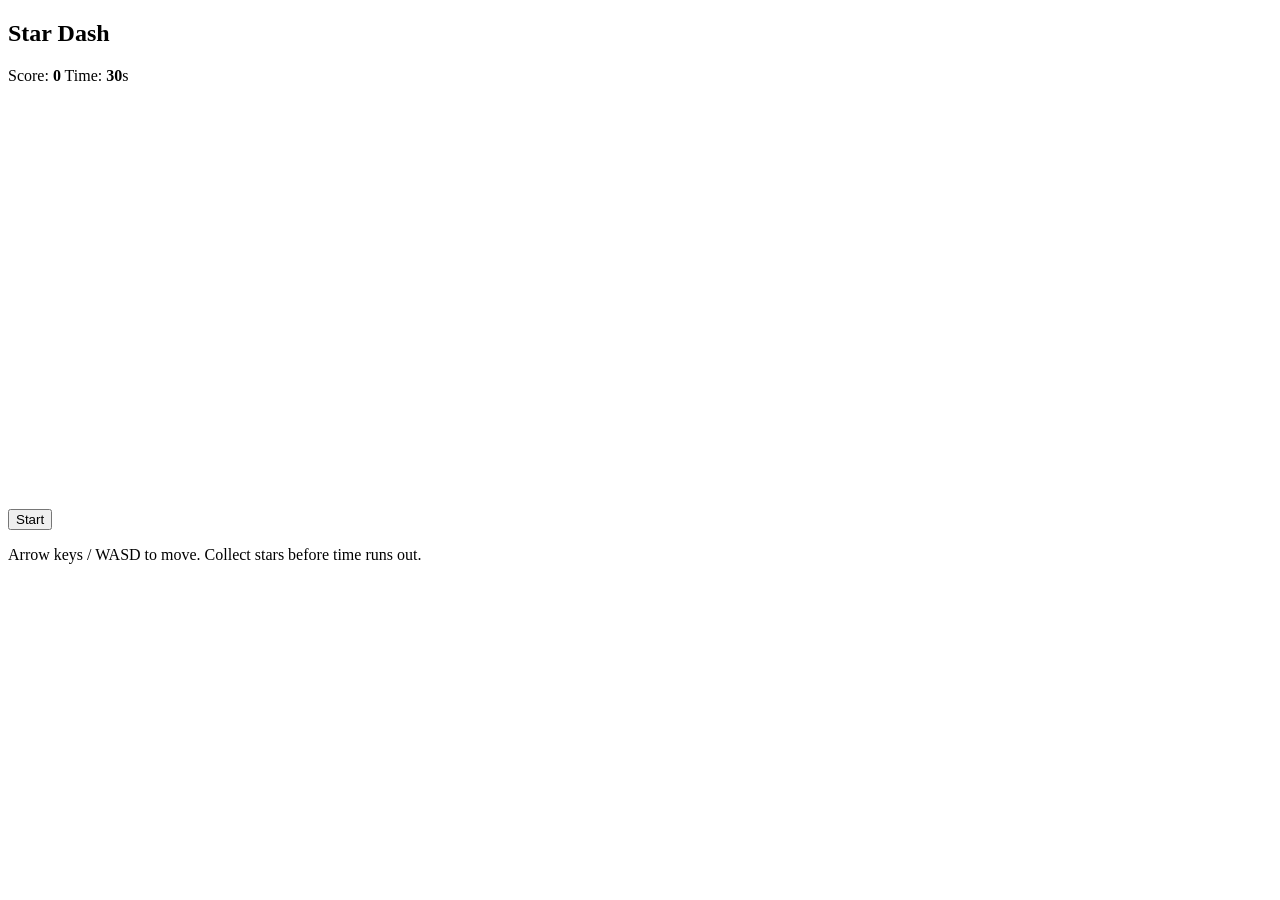
==== index.html @ 9960a77b "Add Star Dash game page" ====
<!doctype html>
<html lang="ja">
<head>
  <meta charset="utf-8">
  <meta name="viewport" content="width=device-width, initial-scale=1">
  <title>Star Dash</title>
  <link rel="stylesheet" href="style.css">
</head>
<body>
  <main class="game-shell">
    <section class="hud" aria-label="ゲーム情報">
      <h1>Star Dash</h1>
      <div class="stats">
        <span>Score: <strong id="score">0</strong></span>
        <span>Time: <strong id="time">30</strong>s</span>
      </div>
    </section>

    <canvas id="game" width="720" height="420" aria-label="Star Dash game canvas"></canvas>

    <section class="controls" aria-label="操作">
      <button id="startButton" type="button">Start</button>
      <p>Arrow keys / WASD to move. Collect stars before time runs out.</p>
    </section>
  </main>

  <script src="script.js"></script>
</body>
</html>
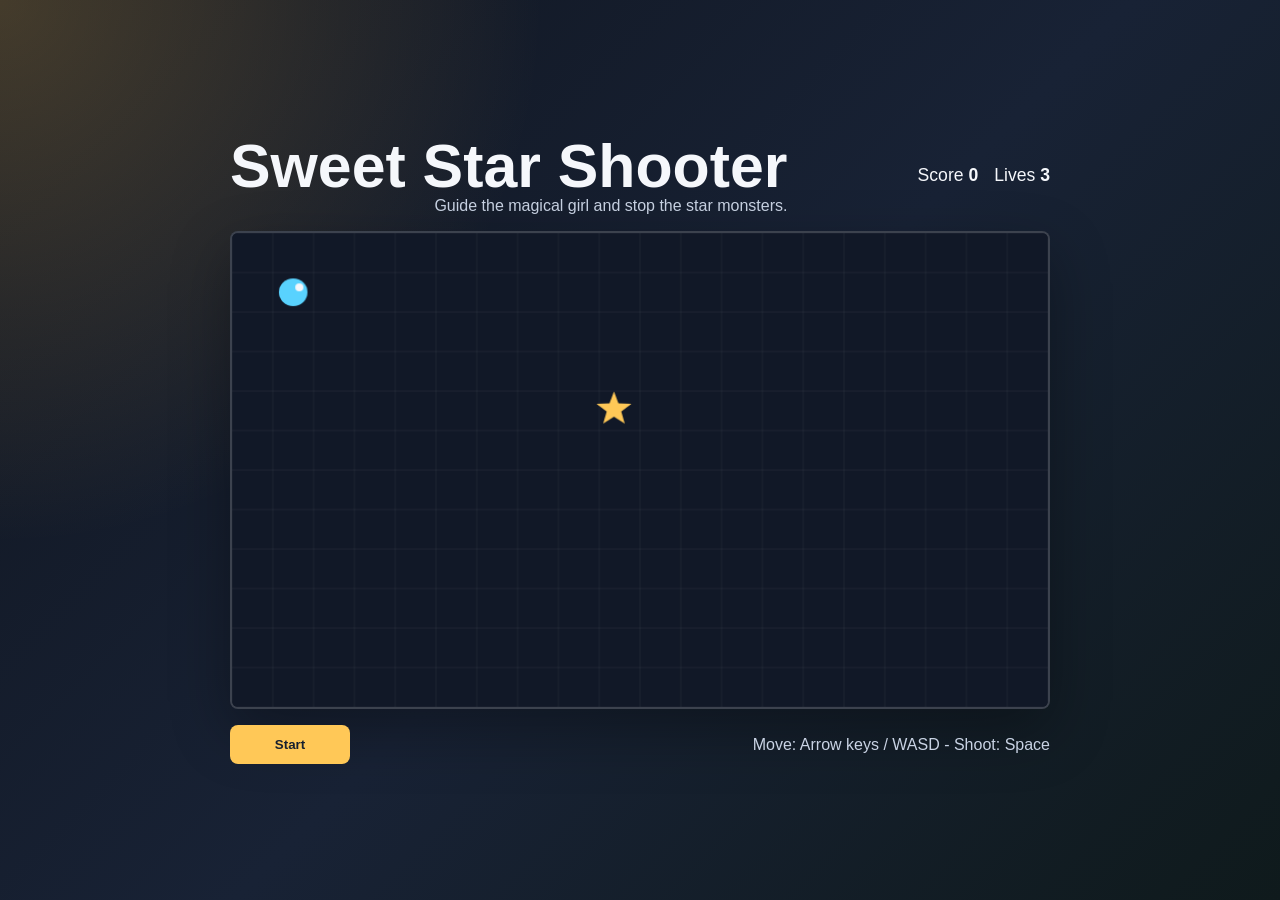
==== commit adacbee7: "Replace page with Sweet Star Shooter" ====
--- a/index.html
+++ b/index.html
@@ -3,24 +3,27 @@
 <head>
   <meta charset="utf-8">
   <meta name="viewport" content="width=device-width, initial-scale=1">
-  <title>Star Dash</title>
+  <title>Sweet Star Shooter</title>
   <link rel="stylesheet" href="style.css">
 </head>
 <body>
   <main class="game-shell">
-    <section class="hud" aria-label="ゲーム情報">
-      <h1>Star Dash</h1>
+    <section class="hud" aria-label="Game information">
+      <div>
+        <h1>Sweet Star Shooter</h1>
+        <p class="subtitle">Guide the magical girl and stop the star monsters.</p>
+      </div>
       <div class="stats">
-        <span>Score: <strong id="score">0</strong></span>
-        <span>Time: <strong id="time">30</strong>s</span>
+        <span>Score <strong id="score">0</strong></span>
+        <span>Lives <strong id="lives">3</strong></span>
       </div>
     </section>
 
-    <canvas id="game" width="720" height="420" aria-label="Star Dash game canvas"></canvas>
+    <canvas id="game" width="800" height="480" aria-label="Sweet Star Shooter game canvas"></canvas>
 
-    <section class="controls" aria-label="操作">
+    <section class="controls" aria-label="Controls">
       <button id="startButton" type="button">Start</button>
-      <p>Arrow keys / WASD to move. Collect stars before time runs out.</p>
+      <p>Move: Arrow keys / WASD - Shoot: Space</p>
     </section>
   </main>
 
--- a/style.css
+++ b/style.css
@@ -0,0 +1,90 @@
+:root {
+  color-scheme: dark;
+  font-family: Arial, Helvetica, sans-serif;
+  background: #10151f;
+  color: #f5f7fb;
+}
+
+* {
+  box-sizing: border-box;
+}
+
+body {
+  min-height: 100vh;
+  margin: 0;
+  display: grid;
+  place-items: center;
+  background:
+    radial-gradient(circle at top left, rgba(255, 196, 87, 0.22), transparent 34rem),
+    linear-gradient(135deg, #10151f 0%, #182235 52%, #0f1a1c 100%);
+}
+
+.game-shell {
+  width: min(92vw, 820px);
+  display: grid;
+  gap: 16px;
+}
+
+.hud,
+.controls {
+  display: flex;
+  align-items: center;
+  justify-content: space-between;
+  gap: 16px;
+}
+
+h1 {
+  margin: 0;
+  font-size: clamp(2rem, 5vw, 3.8rem);
+  line-height: 1;
+}
+
+.stats {
+  display: flex;
+  gap: 16px;
+  font-size: 1.1rem;
+}
+
+canvas {
+  width: 100%;
+  aspect-ratio: 12 / 7;
+  display: block;
+  border: 2px solid rgba(255, 255, 255, 0.18);
+  border-radius: 8px;
+  background: #111827;
+  box-shadow: 0 22px 60px rgba(0, 0, 0, 0.32);
+}
+
+button {
+  min-width: 120px;
+  border: 0;
+  border-radius: 8px;
+  padding: 12px 18px;
+  background: #ffc857;
+  color: #17202f;
+  font-weight: 700;
+  cursor: pointer;
+}
+
+button:hover,
+button:focus-visible {
+  background: #ffe39a;
+}
+
+p {
+  margin: 0;
+  color: #c9d3e4;
+  text-align: right;
+}
+
+@media (max-width: 640px) {
+  .hud,
+  .controls {
+    align-items: flex-start;
+    flex-direction: column;
+  }
+
+  p {
+    text-align: left;
+  }
+}
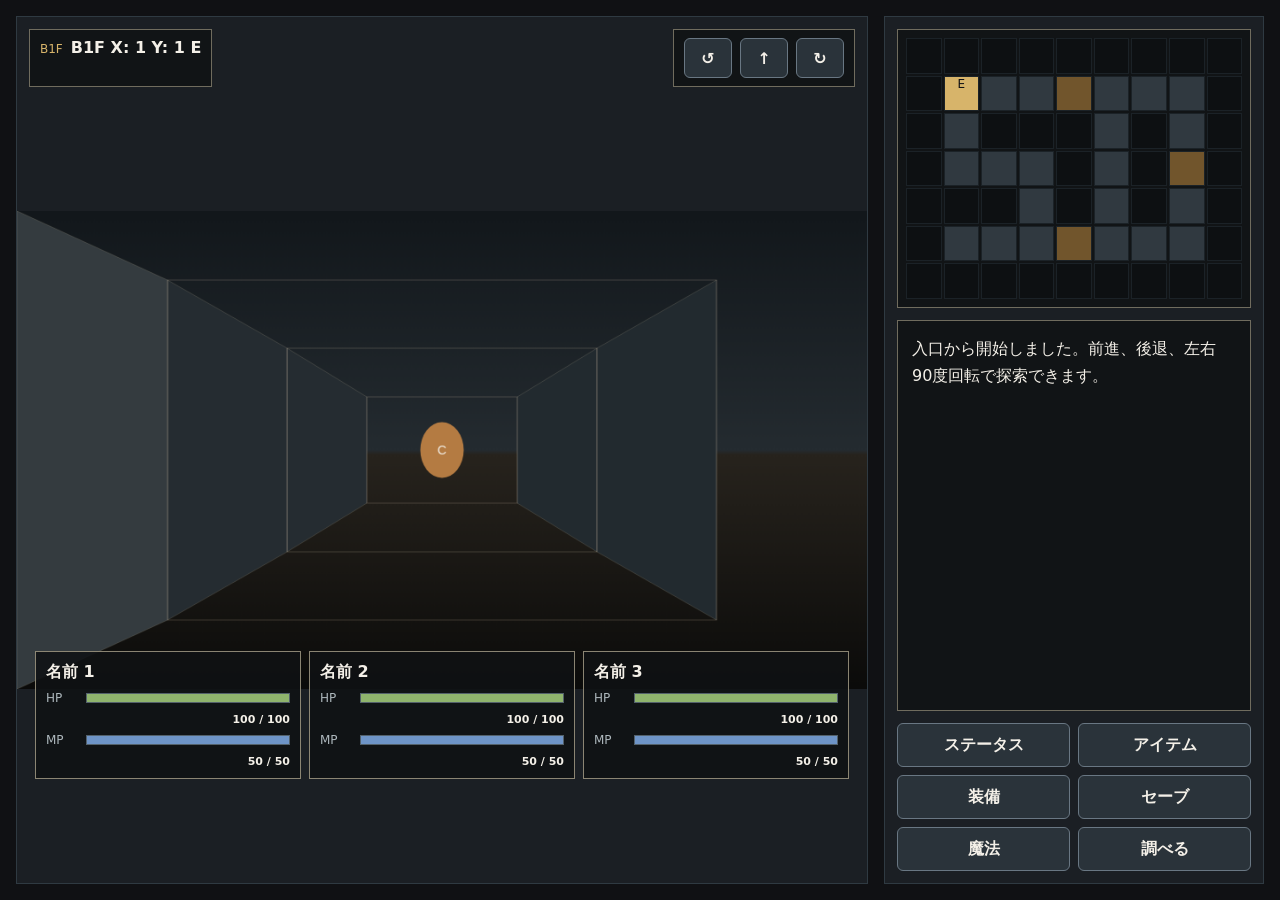
==== commit 3dfb4cb6: "Replace test files with dungeon RPG prototype" ====
--- a/index.html
+++ b/index.html
@@ -1,32 +1,46 @@
 <!doctype html>
 <html lang="ja">
 <head>
-  <meta charset="utf-8">
-  <meta name="viewport" content="width=device-width, initial-scale=1">
-  <title>Sweet Star Shooter</title>
-  <link rel="stylesheet" href="style.css">
+<meta charset="utf-8">
+<meta name="viewport" content="width=device-width, initial-scale=1">
+<title>Megaten Style Dungeon Prototype</title>
+<style>
+:root{color-scheme:dark;--bg:#101114;--panel:#1b1f24;--line:#54606b;--text:#f4f0e8;--muted:#aeb8bd;--accent:#d7b46a;--blue:#4e9fe6}*{box-sizing:border-box}body{margin:0;min-height:100vh;background:var(--bg);color:var(--text);font-family:"Yu Gothic UI",Meiryo,system-ui,sans-serif}button{min-height:44px;border:1px solid #697783;border-radius:6px;background:#2a333a;color:var(--text);font:inherit;font-weight:600;cursor:pointer}button:hover,button:focus-visible,.sel{border-color:var(--accent)!important;background:#3a3324!important;outline:none}.game{display:grid;grid-template-columns:minmax(0,1fr)380px;gap:16px;width:min(1360px,100%);min-height:100vh;margin:auto;padding:16px}.view,.side{border:1px solid #2f3a42;background:var(--panel)}.view{position:relative;display:grid;align-content:center;min-height:calc(100vh - 32px);overflow:hidden}canvas{display:block;width:100%;aspect-ratio:16/9;background:#08090a}.hud{position:absolute;inset:12px 12px auto;display:flex;justify-content:space-between;gap:12px;pointer-events:none}.hud>div,.mini,.msg,.select{border:1px solid rgba(228,215,183,.45);background:rgba(16,18,20,.84)}.hud>div{padding:8px 10px}.hud span{color:var(--accent);font-size:12px;margin-right:8px}.pad{display:flex;gap:8px;pointer-events:auto}.pad button{width:48px;min-height:40px}.party{position:absolute;inset:auto 18px 104px;display:grid;grid-template-columns:repeat(3,1fr);gap:8px;z-index:2;pointer-events:none}.card{border:1px solid rgba(228,215,183,.58);background:rgba(15,18,20,.88);padding:10px}.card.down{opacity:.5}.card strong{display:block;margin-bottom:8px}.row{display:grid;grid-template-columns:32px 1fr;gap:8px;align-items:center;margin-top:7px;font-size:12px;color:var(--muted)}.bar{height:10px;border:1px solid #53616b;background:#14191d}.bar i{display:block;height:100%;background:#8fb46d}.bar.mp i{background:#6e94c7}.row b{grid-column:2;justify-self:end;color:var(--text);font-size:11px}.battlecmd{position:absolute;inset:auto 18px 18px;display:none;grid-template-columns:repeat(6,1fr);gap:8px;z-index:3}.battlecmd.show{display:grid}.select{position:absolute;inset:96px 34px 250px;display:none;grid-template-rows:auto 1fr auto;gap:10px;padding:12px;z-index:4}.select.show{display:grid}.opts{display:grid;grid-template-columns:repeat(3,1fr);gap:8px;align-content:start;overflow:auto}.help{font-size:12px;color:var(--muted);text-align:right}.side{display:grid;grid-template-rows:auto minmax(240px,1fr) auto;gap:12px;padding:12px}.mini{display:grid;gap:2px;padding:8px;align-content:start}.cell{aspect-ratio:1;border:1px solid #1b2227;background:#303940;text-align:center;font-size:12px}.wall{background:#0d1012}.evt{background:#71552c}.boss{background:var(--blue)}.heal{background:#507c5f}.pc{background:var(--accent);color:#101114}.msg{min-height:240px;padding:14px;line-height:1.7;white-space:pre-line;overflow:auto}.menu{display:grid;grid-template-columns:repeat(2,1fr);gap:8px}@media(max-width:860px){.game{grid-template-columns:1fr;min-height:auto}.view{min-height:auto}.party{inset:auto 10px 92px;gap:6px}.card{padding:8px}.battlecmd{inset:auto 10px 10px;grid-template-columns:repeat(3,1fr);gap:6px}.battlecmd button{font-size:13px}.select{inset:76px 14px 210px}.opts{grid-template-columns:repeat(2,1fr)}}
+</style>
 </head>
 <body>
-  <main class="game-shell">
-    <section class="hud" aria-label="Game information">
-      <div>
-        <h1>Sweet Star Shooter</h1>
-        <p class="subtitle">Guide the magical girl and stop the star monsters.</p>
-      </div>
-      <div class="stats">
-        <span>Score <strong id="score">0</strong></span>
-        <span>Lives <strong id="lives">3</strong></span>
-      </div>
-    </section>
-
-    <canvas id="game" width="800" height="480" aria-label="Sweet Star Shooter game canvas"></canvas>
-
-    <section class="controls" aria-label="Controls">
-      <button id="startButton" type="button">Start</button>
-      <p>Move: Arrow keys / WASD - Shoot: Space</p>
-    </section>
-  </main>
-
-  <script src="script.js"></script>
+<main class="game"><section class="view"><canvas id="cv" width="960" height="540"></canvas><div class="hud"><div><span>B1F</span><b id="pos"></b></div><div class="pad"><button id="l" title="左回転">↺</button><button id="f" title="前進">↑</button><button id="r" title="右回転">↻</button></div></div><div id="party" class="party"></div><div id="bcmd" class="battlecmd"><button data-cmd="atk">攻撃</button><button data-cmd="mag">魔法</button><button data-cmd="guard">防御</button><button data-cmd="eq">装備</button><button data-cmd="item">アイテム</button><button data-cmd="run">逃げる</button></div><div id="sel" class="select"><b id="st">選択</b><div id="opts" class="opts"></div><div class="help">Z 決定 / X キャンセル</div></div></section><section class="side"><div id="mini" class="mini"></div><div class="msg" id="msg">入口から開始しました。前進、後退、左右90度回転で探索できます。</div><div class="menu"><button data-menu="status">ステータス</button><button data-menu="item">アイテム</button><button data-menu="equip">装備</button><button data-menu="save">セーブ</button><button data-menu="magic">魔法</button><button data-menu="look">調べる</button></div></section></main>
+<script>
+const cv=document.getElementById('cv'),ctx=cv.getContext('2d'),pos=document.getElementById('pos'),msg=document.getElementById('msg'),mini=document.getElementById('mini'),partyBox=document.getElementById('party'),bcmd=document.getElementById('bcmd'),sel=document.getElementById('sel'),opts=document.getElementById('opts'),st=document.getElementById('st');
+const T={W:'#',F:'.',I:'I',U:'U',D:'D',C:'C',O:'O',E:'E',B:'B',H:'H'},dirs=[['N',0,-1],['E',1,0],['S',0,1],['W',-1,0]];
+const baseMaps=[{id:'B1F',enc:false,rows:['#########','#I..C...#','#.###.#.#','#...#.#U#','###.#.#.#','#...E...#','#########']},{id:'B2F',enc:true,rows:['##################','#D....#.....C....#','#.##..#.####.###.#','#..#..#..........#','##.#.####..###...#','#...........H....#','#.####..######...#','#......C.........#','#.##########.#####','#..............BU#','####.#.######.####','#......#.........#','#.##############.#','##################']}];
+let mi=0,map=baseMaps[0].rows.map(r=>[...r]),pl={x:1,y:1,d:1},scene='dungeon',opened=new Set(),deadBoss=new Set(),inv={herb:0},steps=0,log=[],battleMsg='',menu=null,cmd=0,actor=0,acted=0,finished=false,bKind='normal',bSrc=null,townMsg='街に到着しました。';
+const party0=[['名前 1',100,50,18,22,8],['名前 2',100,50,14,28,6],['名前 3',100,50,24,10,10]],enemy0=[['ENEMY A',95,15,5],['ENEMY B',95,15,5],['ENEMY C',95,15,5]],boss0=[['BLUE BOSS',260,24,10]];
+let party=party0.map(p=>({n:p[0],hp:p[1],mh:p[1],mp:p[2],mm:p[2],atk:p[3],mag:p[4],def:p[5],g:false})),enemies=[];
+const ev={I:'入口です。上階から冷たい空気が流れ込んでいます。',U:'次のマップ、または街へ続く階段です。',D:'戻る階段です。',C:'宝箱があります。',O:'既に開いた宝箱だ。',H:'回復ポイントです。触れるとHPとMPが全回復します。',B:'青い気配を放つ強敵です。触れると戦闘になります。',E:'敵影を確認しました。'};
+const spells=[['ファイアボール',8,28,0],['ヒール',6,0,34],['スパーク',7,24,0],['アイスニードル',9,30,0],['ウィンド',5,20,0],['ライト',10,34,0],['ダーク',10,34,0],['リカバー',9,0,46],['シールド',7,0,0,'guardAll']];
+const items=[['薬草',0,0,30],['魔石',0,18,0],['解毒薬',0,0,12]],equips=['短剣','革鎧','指輪'];
+function cell(x,y){return y<0||y>=map.length||x<0||x>=map[0].length?T.W:map[y][x]}function walk(x,y){return cell(x,y)!==T.W}function key(x,y){return `${mi}:${x}:${y}`}function cam(f,r){let a=dirs[pl.d],b=dirs[(pl.d+1)%4];return{x:pl.x+a[1]*f+b[1]*r,y:pl.y+a[2]*f+b[2]*r}}function say(t){msg.textContent=t}function clamp(v,a,b){return Math.max(a,Math.min(b,v))}function roll(a,b){return Math.floor(Math.random()*(b-a+1))+a}
+function load(i,tile){mi=i;map=baseMaps[mi].rows.map(r=>[...r]);for(let y=0;y<map.length;y++)for(let x=0;x<map[y].length;x++){if(map[y][x]===T.C&&opened.has(key(x,y)))map[y][x]=T.O;if(map[y][x]===T.B&&deadBoss.has(key(x,y)))map[y][x]=T.F;if(map[y][x]===tile){pl.x=x;pl.y=y}}steps=0}function heal(){party.forEach(p=>{p.hp=p.mh;p.mp=p.mm;p.g=false})}function bossAlive(){return map.some(r=>r.includes(T.B))}
+function frontCell(){let d=dirs[pl.d];return{x:pl.x+d[1],y:pl.y+d[2],t:cell(pl.x+d[1],pl.y+d[2])}}function turn(v){if(scene!=='dungeon')return;pl.d=(pl.d+v+4)%4;say(`${dirs[pl.d][0]}を向きました。`);render()}function move(v){if(scene!=='dungeon')return;let d=dirs[pl.d],x=pl.x+d[1]*v,y=pl.y+d[2]*v,t=cell(x,y);if(!walk(x,y)){say('壁に阻まれています。');render();return}pl.x=x;pl.y=y;if(handle(x,y,t)){render();return}say(v>0?'前進しました。':'後退しました。');if(baseMaps[mi].enc){steps++;if(Math.random()<.05||steps>=20){steps=0;startBattle('敵影が姿を現した。コマンドを選択してください。')}}render()}
+function handle(x,y,t){if(t===T.C){opened.add(key(x,y));map[y][x]=T.O;inv.herb++;say(`宝箱を開けた。薬草を手に入れた。薬草: ${inv.herb}`);return true}if(t===T.O){say('既に開いた宝箱だ。');return true}if(t===T.H){heal();say('回復ポイントに触れた。全員のHPとMPが全回復した。');return true}if(t===T.B){startBattle('青い強敵が現れた。', 'boss',{m:mi,x,y});return true}if(t===T.U){if(mi===0){load(1,T.D);say('階段を上り、次のマップへ進みました。')}else if(bossAlive())say('青い強敵が街への道を塞いでいる。倒さなければ先へ進めない。');else enterTown();return true}if(t===T.D){load(0,T.U);say('戻る階段を使い、前のマップへ戻りました。');return true}return false}
+function inspect(){if(scene==='battle'&&finished){endBattle();return}if(scene==='town'){say('街を見回しました。武器屋、道具屋、宿屋、教会が並んでいます。');return}let f=frontCell(),here=cell(pl.x,pl.y);say(ev[here]?ev[here]:ev[f.t]?`正面: ${ev[f.t]}`:'周囲に目立つものはありません。')}
+function startBattle(text,kind='normal',src=null){scene='battle';bKind=kind;bSrc=src;enemies=(kind==='boss'?boss0:enemy0).map(e=>({n:e[0],hp:e[1],mh:e[1],atk:e[2],def:e[3]}));party=party0.map(p=>({n:p[0],hp:p[1],mh:p[1],mp:p[2],mm:p[2],atk:p[3],mag:p[4],def:p[5],g:false}));log=[];actor=0;acted=0;finished=false;battleMsg=text;addLog(kind==='boss'?'ボス戦開始。':'戦闘開始。');render()}function liveP(){return party.filter(p=>p.hp>0)}function liveE(){return enemies.filter(e=>e.hp>0)}function curE(){return enemies.find(e=>e.hp>0)}function curP(){if(party[actor]?.hp>0)return party[actor];actor=party.findIndex(p=>p.hp>0);return party[actor]}function weakP(){return liveP().sort((a,b)=>a.hp/a.mh-b.hp/b.mh)[0]}
+function addLog(t){log.push(t);if(log.length>12)log.shift();msg.textContent=log.map((l,i)=>`${i+1}. ${l}`).join('\n')}function setB(t){battleMsg=t}function dmg(a,def){return Math.max(1,a.atk-def+roll(-3,5))}function mdmg(a,s){return Math.max(1,a.mag+s[2]-Math.floor((curE()?.def||0)/2)+roll(-4,6))}
+function nextActor(){for(let i=1;i<=party.length;i++){let n=(actor+i)%party.length;if(party[n].hp>0){actor=n;return}}}function finishTurn(){if(!liveE().length){finished=true;if(bKind==='boss'&&bSrc){deadBoss.add(`${bSrc.m}:${bSrc.x}:${bSrc.y}`);if(bSrc.m===mi&&map[bSrc.y]?.[bSrc.x]===T.B)map[bSrc.y][bSrc.x]=T.F}setB('敵をすべて倒しました。Zまたは調べるで探索へ戻ります。');addLog('勝利。');render();return}acted++;if(acted>=liveP().length){acted=0;enemyTurn();actor=party.findIndex(p=>p.hp>0)}else{nextActor();setB(`${curP().n} の行動を選択してください。`)}render()}
+function enemyTurn(){addLog('敵ターン。');liveE().forEach(e=>{let ps=liveP();if(!ps.length)return;let p=ps[roll(0,ps.length-1)],d=Math.max(1,e.atk-p.def+roll(-2,5));if(p.g){d=Math.ceil(d/2);p.g=false}p.hp=clamp(p.hp-d,0,p.mh);addLog(`${e.n} の攻撃。${p.n} に ${d} ダメージ。`)});if(!liveP().length){finished=true;setB('味方は全滅しました。Zまたは調べるで探索へ戻ります。')}else setB(`${curP().n} の行動を選択してください。`)}
+function attack(){if(finished)return;let a=curP(),e=curE(),d=dmg(a,e.def);e.hp=clamp(e.hp-d,0,e.mh);setB(`${a.n} の攻撃。${e.n} に ${d} ダメージ。`);addLog(`${a.n} は ${e.n} を攻撃。${d} ダメージ。`);finishTurn()}function guard(){if(finished)return;curP().g=true;setB(`${curP().n} は防御している。`);addLog(`${curP().n} は防御した。`);finishTurn()}function run(){if(finished)return;if(Math.random()<.5){finished=true;setB('逃走に成功しました。Zまたは調べるで探索へ戻ります。');addLog('逃走成功。')}else{setB('逃走に失敗しました。敵ターンに移ります。');addLog('逃走失敗。');acted=0;enemyTurn()}render()}
+function useSpell(s){let a=curP();if(a.mp<s[1]){setB(`${a.n} のMPが足りません。`);addLog(`${s[0]} はMP不足で使えなかった。`);render();return}a.mp-=s[1];if(s[4]==='guardAll'){party.forEach(p=>{if(p.hp>0)p.g=true});setB(`${a.n} は ${s[0]} を使った。味方全員が身構えた。`)}else if(s[3]){let p=weakP(),v=Math.min(s[3]+Math.floor(a.mag/3),p.mh-p.hp);p.hp+=v;setB(`${a.n} は ${s[0]} を使った。${p.n} が ${v} 回復。`)}else{let e=curE(),d=mdmg(a,s);e.hp=clamp(e.hp-d,0,e.mh);setB(`${a.n} は ${s[0]} を唱えた。${e.n} に ${d} ダメージ。`)}addLog(setB);finishTurn()}function useItem(it){let a=curP();if(it[2]){let v=Math.min(it[2],a.mm-a.mp);a.mp+=v;setB(`${a.n} は ${it[0]} を使った。MPが ${v} 回復。`)}else{let p=weakP(),v=Math.min(it[3],p.mh-p.hp);p.hp+=v;setB(`${a.n} は ${it[0]} を使った。${p.n} が ${v} 回復。`)}addLog(battleMsg);finishTurn()}
+function openMenu(type){if(scene!=='battle')return;let list=type==='mag'?spells:type==='item'?items:equips.map(e=>[e]);menu={type,i:0,list};st.textContent=type==='mag'?'魔法':type==='item'?'アイテム':'装備';setB(`${st.textContent}を選択してください。`);drawSelect();render()}function drawSelect(){opts.innerHTML='';if(!menu){sel.classList.remove('show');return}menu.list.forEach((o,i)=>{let b=document.createElement('button');b.textContent=o[0];b.className=i===menu.i?'sel':'';b.onclick=()=>{menu.i=i;confirmSel()};opts.appendChild(b)});sel.classList.add('show');opts.children[menu.i]?.scrollIntoView({block:'nearest'})}function moveSel(v){if(!menu)return;menu.i=(menu.i+v+menu.list.length)%menu.list.length;drawSelect()}function confirmSel(){let o=menu.list[menu.i],t=menu.type;menu=null;drawSelect();if(t==='mag')useSpell(o);else if(t==='item')useItem(o);else{setB(`${curP().n} は ${o[0]} を確認した。今回は行動消費なしです。`);addLog(battleMsg);render()}}function cancelSel(){menu=null;drawSelect();setB('選択をキャンセルしました。');addLog('選択をキャンセル。');render()}function endBattle(){scene='dungeon';menu=null;drawSelect();battleMsg='';log=[];say('探索画面へ戻りました。');render()}
+function enterTown(){scene='town';townMsg='街に到着しました。武器屋、道具屋、宿屋、教会が並んでいます。';say('街に到着した。\n武器屋 / 道具屋 / 宿屋 / 教会 が利用できます。');render()}function leaveTown(){scene='dungeon';say('街を出て、ダンジョンへ戻りました。');render()}function fieldMenu(t){if(scene==='town'){let m={status:'教会で状態を確認しました。',item:'道具屋です。薬草や魔石を扱っています。',equip:'武器屋です。装備の品揃えは後で追加します。',save:'宿屋で休みました。全員のHPとMPが全回復しました。',magic:'魔法屋です。新しい魔法の習得は後で追加します。',look:'街を見回しました。安全な拠点です。'};if(t==='save')heal();townMsg=m[t];say(m[t]);render();return}if(t==='status')say('ステータス\n\n'+party.map(p=>`${p.n}\nHP ${p.hp}/${p.mh} MP ${p.mp}/${p.mm}\n攻撃 ${p.atk} 魔力 ${p.mag} 防御 ${p.def}`).join('\n\n'));if(t==='item')say(`アイテム\n\n薬草 x ${inv.herb}\n魔石 x 0\n解毒薬 x 0`);if(t==='equip')say('装備\n\n名前 1: 短剣 / 革鎧 / 指輪\n名前 2: 杖 / ローブ / 指輪\n名前 3: 斧 / 鎖帷子 / 護符');if(t==='magic')say('魔法\n\n'+spells.map(s=>`${s[0]} MP ${s[1]} ${s[3]?`回復 ${s[3]}`:s[4]?'全員防御':`威力 ${s[2]}`}`).join('\n'));if(t==='save')say('セーブ画面は仮メニューです。後で探索状態を保存できるようにします。');if(t==='look')inspect()}
+function wallRect(x,y,w,h,c){ctx.fillStyle=c;ctx.fillRect(x,y,w,h);ctx.strokeStyle='rgba(230,220,190,.15)';ctx.strokeRect(x,y,w,h);ctx.strokeStyle='rgba(246,231,190,.1)';for(let i=0;i<5;i++){ctx.beginPath();ctx.moveTo(x+i*w/5,y);ctx.lineTo(x+i*w/5+h*.12,y+h);ctx.stroke()}for(let i=1;i<5;i++){ctx.beginPath();ctx.moveTo(x,y+i*h/5);ctx.lineTo(x+w,y+i*h/5+5);ctx.stroke()}}function quad(p,c){ctx.beginPath();ctx.moveTo(p[0][0],p[0][1]);p.slice(1).forEach(q=>ctx.lineTo(q[0],q[1]));ctx.closePath();ctx.fillStyle=c;ctx.fill();ctx.strokeStyle='rgba(230,220,190,.15)';ctx.stroke()}
+function drawDungeon(){let w=cv.width,h=cv.height;ctx.clearRect(0,0,w,h);let g=ctx.createLinearGradient(0,0,0,h);g.addColorStop(0,'#12171b');g.addColorStop(.5,'#242b30');g.addColorStop(.51,'#27231d');g.addColorStop(1,'#0b0b0a');ctx.fillStyle=g;ctx.fillRect(0,0,w,h);let fr=[{l:0,r:w,t:0,b:h},{l:170,r:790,t:78,b:462},{l:305,r:655,t:155,b:385},{l:395,r:565,t:210,b:330}],max=3;for(let d=1;d<=3;d++){let c=cam(d,0);if(cell(c.x,c.y)===T.W){max=d;break}}for(let d=max;d>=1;d--){let p=fr[d-1],c=fr[d],cc=cam(d,0),lf=cam(d-1,-1),rf=cam(d-1,1);if(cell(lf.x,lf.y)===T.W)quad([[p.l,p.t],[c.l,c.t],[c.l,c.b],[p.l,p.b]],d===1?'#343b3f':'#252c31');if(cell(rf.x,rf.y)===T.W)quad([[c.r,c.t],[p.r,p.t],[p.r,p.b],[c.r,c.b]],d===1?'#30383d':'#222a2f');if(cell(cc.x,cc.y)===T.W){wallRect(c.l,c.t,c.r-c.l,c.b-c.t,d===1?'#3a4246':'#2c3338')}else{ctx.strokeStyle='rgba(228,215,183,.2)';ctx.strokeRect(c.l,c.t,c.r-c.l,c.b-c.t);drawSprite(cc.x,cc.y,d,c)}}}
+function drawSprite(x,y,d,f){let t=cell(x,y);if(!'IUDCOBHE'.includes(t))return;let cx=(f.l+f.r)/2,cy=(f.t+f.b)/2,sc=[0,.9,.55,.35][d],col={I:'#7ea0b8',U:'#c9ba7a',D:'#8da6c9',C:'#b47b42',O:'#8c6a48',B:'#4e9fe6',H:'#75b58a',E:'#b45461'}[t];ctx.fillStyle=col;ctx.beginPath();ctx.ellipse(cx,cy,70*sc,90*sc,0,0,Math.PI*2);ctx.fill();ctx.fillStyle='#f4f0e8';ctx.font=`${18*sc+8}px sans-serif`;ctx.textAlign='center';ctx.fillText(t,cx,cy+5)}function drawEnemy(){let w=cv.width,h=cv.height;ctx.fillStyle='#b45461';if(bKind==='boss')ctx.fillStyle='#4e9fe6';ctx.beginPath();ctx.ellipse(w/2,h*.36,w*.09,h*.19,0,0,Math.PI*2);ctx.fill();ctx.fillStyle='#f2d37a';ctx.fillRect(w/2-50,h*.34,28,16);ctx.fillRect(w/2+22,h*.34,28,16);ctx.fillStyle='#f4f0e8';ctx.font='26px sans-serif';ctx.textAlign='center';ctx.fillText(bKind==='boss'?'BOSS':'ENEMY',w/2,h*.13);let total=enemies.length,alive=liveE().length,gap=28,start=w/2-(total-1)*gap/2;for(let i=0;i<total;i++){ctx.beginPath();ctx.arc(start+i*gap,h*.19,9,0,Math.PI*2);ctx.fillStyle=i<alive?'#d7b46a':'rgba(244,240,232,.22)';ctx.fill();ctx.strokeStyle='rgba(244,240,232,.8)';ctx.stroke()}}
+function drawBattle(){let w=cv.width,h=cv.height;ctx.clearRect(0,0,w,h);let g=ctx.createLinearGradient(0,0,0,h);g.addColorStop(0,'#171c20');g.addColorStop(.58,'#0d1012');g.addColorStop(1,'#050606');ctx.fillStyle=g;ctx.fillRect(0,0,w,h);ctx.strokeStyle='rgba(215,180,106,.22)';ctx.strokeRect(34,34,w-68,h-68);drawEnemy();ctx.fillStyle='rgba(15,18,20,.86)';ctx.fillRect(w*.18,h*.6,w*.64,56);ctx.strokeStyle='rgba(228,215,183,.58)';ctx.strokeRect(w*.18,h*.6,w*.64,56);ctx.fillStyle='#d7b46a';ctx.font='13px sans-serif';ctx.textAlign='left';ctx.fillText('現在の状況',w*.18+16,h*.6+18);ctx.fillStyle='#f4f0e8';ctx.font='17px sans-serif';ctx.fillText(battleMsg||'コマンドを選択してください。',w*.18+16,h*.6+42);let e=curE();ctx.fillStyle='#d7b46a';ctx.textAlign='right';ctx.font='14px sans-serif';ctx.fillText(e?`${e.n} HP ${e.hp}/${e.mh}`:'ENEMY HP 0/0',w*.82-16,h*.6+18)}function drawTown(){let w=cv.width,h=cv.height;ctx.clearRect(0,0,w,h);ctx.fillStyle='#18212a';ctx.fillRect(0,0,w,h);ctx.fillStyle='#222b2f';ctx.fillRect(0,h*.58,w,h*.42);ctx.strokeStyle='rgba(215,180,106,.24)';ctx.strokeRect(34,34,w-68,h-68);['武器屋','道具屋','宿屋','教会'].forEach((n,i)=>{let x=w*(.11+i*.21),y=h*(i===1?.23:i===3?.2:.28),ww=w*.16,hh=h*.28;ctx.fillStyle=['#835f52','#58725f','#6c6485','#6b7480'][i];ctx.fillRect(x,y,ww,hh);ctx.fillStyle='#33251c';ctx.beginPath();ctx.moveTo(x-ww*.06,y);ctx.lineTo(x+ww*.5,y-hh*.28);ctx.lineTo(x+ww*1.06,y);ctx.fill();ctx.fillStyle='#f4f0e8';ctx.font='16px sans-serif';ctx.textAlign='center';ctx.fillText(n,x+ww*.5,y+hh*.32)});ctx.font='30px sans-serif';ctx.fillText('街',w/2,h*.16);ctx.fillStyle='#d7b46a';ctx.font='17px sans-serif';ctx.fillText(townMsg,w/2,h*.68)}
+function drawParty(){partyBox.innerHTML=party.map(p=>`<div class="card ${p.hp<=0?'down':''}"><strong>${p.n}</strong><div class="row"><span>HP</span><div class="bar"><i style="width:${p.hp/p.mh*100}%"></i></div><b>${p.hp} / ${p.mh}</b></div><div class="row"><span>MP</span><div class="bar mp"><i style="width:${p.mp/p.mm*100}%"></i></div><b>${p.mp} / ${p.mm}</b></div></div>`).join('')}function drawMini(){mini.innerHTML='';mini.style.gridTemplateColumns=`repeat(${map[0].length},1fr)`;for(let y=0;y<map.length;y++)for(let x=0;x<map[y].length;x++){let d=document.createElement('div'),t=cell(x,y);d.className='cell '+(t===T.W?'wall ':ev[t]?'evt ':'')+(t===T.B?'boss ':'')+(t===T.H?'heal ':'')+(x===pl.x&&y===pl.y?'pc':'');d.textContent=x===pl.x&&y===pl.y?dirs[pl.d][0]:'';mini.appendChild(d)}}function render(){if(scene==='battle')drawBattle();else if(scene==='town')drawTown();else drawDungeon();bcmd.classList.toggle('show',scene==='battle');[...bcmd.children].forEach((b,i)=>b.classList.toggle('sel',scene==='battle'&&i===cmd));drawParty();drawMini();pos.textContent=scene==='town'?'TOWN':`${baseMaps[mi].id} X: ${pl.x} Y: ${pl.y} ${dirs[pl.d][0]}`}
+document.getElementById('l').onclick=()=>turn(-1);document.getElementById('r').onclick=()=>turn(1);document.getElementById('f').onclick=()=>move(1);document.querySelectorAll('[data-menu]').forEach(b=>b.onclick=()=>fieldMenu(b.dataset.menu));document.querySelectorAll('[data-cmd]').forEach((b,i)=>b.onclick=()=>{cmd=i;if(b.dataset.cmd==='atk')attack();if(b.dataset.cmd==='guard')guard();if(b.dataset.cmd==='run')run();if(b.dataset.cmd==='mag')openMenu('mag');if(b.dataset.cmd==='item')openMenu('item');if(b.dataset.cmd==='eq')openMenu('eq');render()});
+window.addEventListener('keydown',e=>{let k=e.key.toLowerCase();if(menu){if(e.key==='ArrowLeft'||k==='a')moveSel(-1);if(e.key==='ArrowRight'||k==='d')moveSel(1);if(e.key==='ArrowUp'||k==='w')moveSel(-3);if(e.key==='ArrowDown'||k==='s')moveSel(3);if(k==='z'||e.key==='Enter')confirmSel();if(k==='x'||e.key==='Escape')cancelSel();e.preventDefault();return}if(scene==='battle'){if(finished&&(k==='z'||e.key==='Enter'||e.key===' ')){endBattle();e.preventDefault();return}if(e.key==='ArrowLeft'||k==='a')cmd=(cmd+5)%6;if(e.key==='ArrowRight'||k==='d')cmd=(cmd+1)%6;if(k==='z'||e.key==='Enter')bcmd.children[cmd].click();render();e.preventDefault();return}if(scene==='town'){if(k==='x'||e.key==='Escape')leaveTown();else if(k==='z'||e.key==='Enter'||e.key===' ')fieldMenu('look');e.preventDefault();return}if(e.key==='ArrowUp'||k==='w')move(1);if(e.key==='ArrowDown'||k==='s')move(-1);if(e.key==='ArrowLeft'||k==='a')turn(-1);if(e.key==='ArrowRight'||k==='d')turn(1);if(e.key===' '||e.key==='Enter')inspect()});
+render();
+</script>
 </body>
 </html>
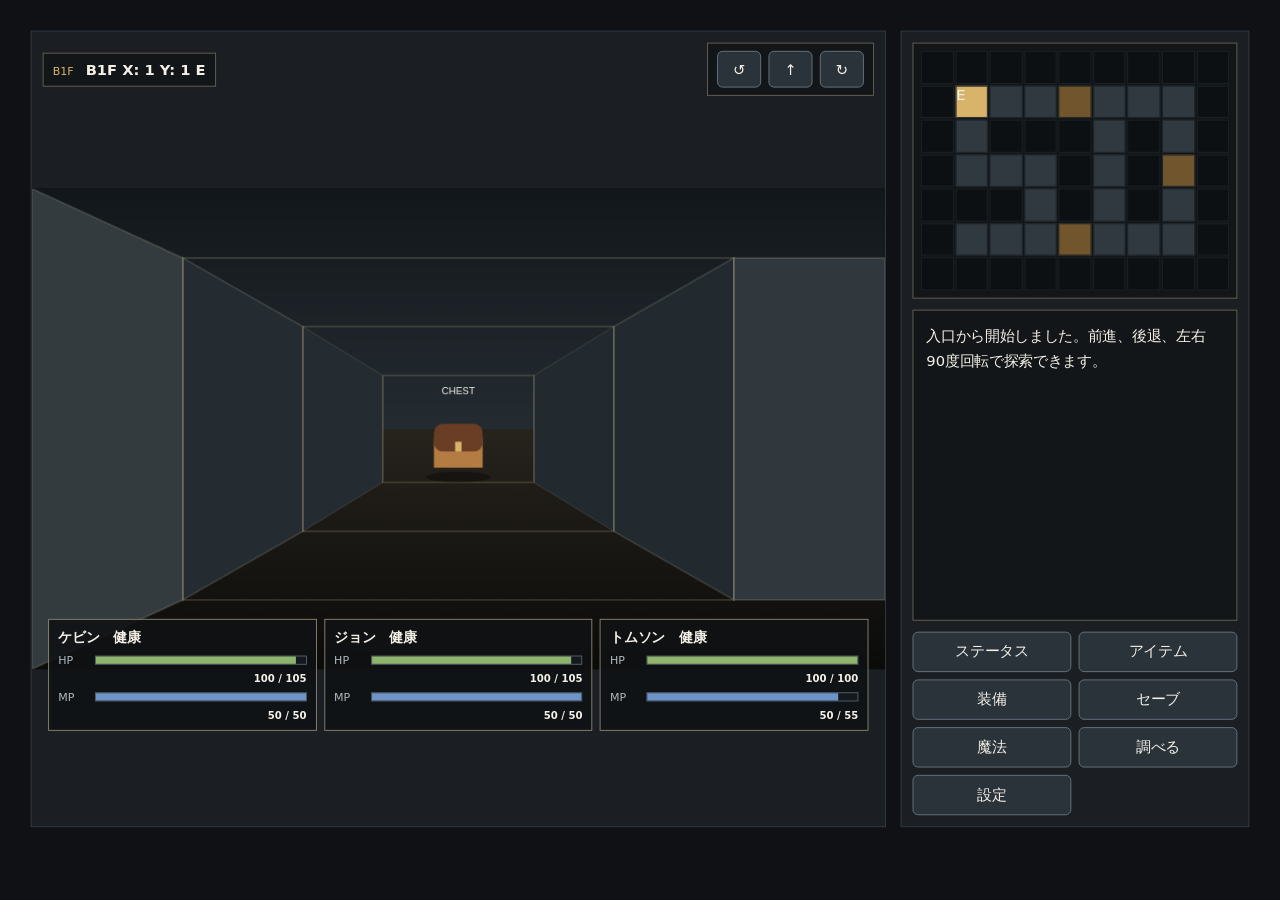
==== commit c287ac75: "Update dungeon RPG prototype progress" ====
--- a/index.html
+++ b/index.html
@@ -1,46 +1,145 @@
 <!doctype html>
 <html lang="ja">
-<head>
-<meta charset="utf-8">
-<meta name="viewport" content="width=device-width, initial-scale=1">
-<title>Megaten Style Dungeon Prototype</title>
-<style>
-:root{color-scheme:dark;--bg:#101114;--panel:#1b1f24;--line:#54606b;--text:#f4f0e8;--muted:#aeb8bd;--accent:#d7b46a;--blue:#4e9fe6}*{box-sizing:border-box}body{margin:0;min-height:100vh;background:var(--bg);color:var(--text);font-family:"Yu Gothic UI",Meiryo,system-ui,sans-serif}button{min-height:44px;border:1px solid #697783;border-radius:6px;background:#2a333a;color:var(--text);font:inherit;font-weight:600;cursor:pointer}button:hover,button:focus-visible,.sel{border-color:var(--accent)!important;background:#3a3324!important;outline:none}.game{display:grid;grid-template-columns:minmax(0,1fr)380px;gap:16px;width:min(1360px,100%);min-height:100vh;margin:auto;padding:16px}.view,.side{border:1px solid #2f3a42;background:var(--panel)}.view{position:relative;display:grid;align-content:center;min-height:calc(100vh - 32px);overflow:hidden}canvas{display:block;width:100%;aspect-ratio:16/9;background:#08090a}.hud{position:absolute;inset:12px 12px auto;display:flex;justify-content:space-between;gap:12px;pointer-events:none}.hud>div,.mini,.msg,.select{border:1px solid rgba(228,215,183,.45);background:rgba(16,18,20,.84)}.hud>div{padding:8px 10px}.hud span{color:var(--accent);font-size:12px;margin-right:8px}.pad{display:flex;gap:8px;pointer-events:auto}.pad button{width:48px;min-height:40px}.party{position:absolute;inset:auto 18px 104px;display:grid;grid-template-columns:repeat(3,1fr);gap:8px;z-index:2;pointer-events:none}.card{border:1px solid rgba(228,215,183,.58);background:rgba(15,18,20,.88);padding:10px}.card.down{opacity:.5}.card strong{display:block;margin-bottom:8px}.row{display:grid;grid-template-columns:32px 1fr;gap:8px;align-items:center;margin-top:7px;font-size:12px;color:var(--muted)}.bar{height:10px;border:1px solid #53616b;background:#14191d}.bar i{display:block;height:100%;background:#8fb46d}.bar.mp i{background:#6e94c7}.row b{grid-column:2;justify-self:end;color:var(--text);font-size:11px}.battlecmd{position:absolute;inset:auto 18px 18px;display:none;grid-template-columns:repeat(6,1fr);gap:8px;z-index:3}.battlecmd.show{display:grid}.select{position:absolute;inset:96px 34px 250px;display:none;grid-template-rows:auto 1fr auto;gap:10px;padding:12px;z-index:4}.select.show{display:grid}.opts{display:grid;grid-template-columns:repeat(3,1fr);gap:8px;align-content:start;overflow:auto}.help{font-size:12px;color:var(--muted);text-align:right}.side{display:grid;grid-template-rows:auto minmax(240px,1fr) auto;gap:12px;padding:12px}.mini{display:grid;gap:2px;padding:8px;align-content:start}.cell{aspect-ratio:1;border:1px solid #1b2227;background:#303940;text-align:center;font-size:12px}.wall{background:#0d1012}.evt{background:#71552c}.boss{background:var(--blue)}.heal{background:#507c5f}.pc{background:var(--accent);color:#101114}.msg{min-height:240px;padding:14px;line-height:1.7;white-space:pre-line;overflow:auto}.menu{display:grid;grid-template-columns:repeat(2,1fr);gap:8px}@media(max-width:860px){.game{grid-template-columns:1fr;min-height:auto}.view{min-height:auto}.party{inset:auto 10px 92px;gap:6px}.card{padding:8px}.battlecmd{inset:auto 10px 10px;grid-template-columns:repeat(3,1fr);gap:6px}.battlecmd button{font-size:13px}.select{inset:76px 14px 210px}.opts{grid-template-columns:repeat(2,1fr)}}
-</style>
-</head>
-<body>
-<main class="game"><section class="view"><canvas id="cv" width="960" height="540"></canvas><div class="hud"><div><span>B1F</span><b id="pos"></b></div><div class="pad"><button id="l" title="左回転">↺</button><button id="f" title="前進">↑</button><button id="r" title="右回転">↻</button></div></div><div id="party" class="party"></div><div id="bcmd" class="battlecmd"><button data-cmd="atk">攻撃</button><button data-cmd="mag">魔法</button><button data-cmd="guard">防御</button><button data-cmd="eq">装備</button><button data-cmd="item">アイテム</button><button data-cmd="run">逃げる</button></div><div id="sel" class="select"><b id="st">選択</b><div id="opts" class="opts"></div><div class="help">Z 決定 / X キャンセル</div></div></section><section class="side"><div id="mini" class="mini"></div><div class="msg" id="msg">入口から開始しました。前進、後退、左右90度回転で探索できます。</div><div class="menu"><button data-menu="status">ステータス</button><button data-menu="item">アイテム</button><button data-menu="equip">装備</button><button data-menu="save">セーブ</button><button data-menu="magic">魔法</button><button data-menu="look">調べる</button></div></section></main>
-<script>
-const cv=document.getElementById('cv'),ctx=cv.getContext('2d'),pos=document.getElementById('pos'),msg=document.getElementById('msg'),mini=document.getElementById('mini'),partyBox=document.getElementById('party'),bcmd=document.getElementById('bcmd'),sel=document.getElementById('sel'),opts=document.getElementById('opts'),st=document.getElementById('st');
-const T={W:'#',F:'.',I:'I',U:'U',D:'D',C:'C',O:'O',E:'E',B:'B',H:'H'},dirs=[['N',0,-1],['E',1,0],['S',0,1],['W',-1,0]];
-const baseMaps=[{id:'B1F',enc:false,rows:['#########','#I..C...#','#.###.#.#','#...#.#U#','###.#.#.#','#...E...#','#########']},{id:'B2F',enc:true,rows:['##################','#D....#.....C....#','#.##..#.####.###.#','#..#..#..........#','##.#.####..###...#','#...........H....#','#.####..######...#','#......C.........#','#.##########.#####','#..............BU#','####.#.######.####','#......#.........#','#.##############.#','##################']}];
-let mi=0,map=baseMaps[0].rows.map(r=>[...r]),pl={x:1,y:1,d:1},scene='dungeon',opened=new Set(),deadBoss=new Set(),inv={herb:0},steps=0,log=[],battleMsg='',menu=null,cmd=0,actor=0,acted=0,finished=false,bKind='normal',bSrc=null,townMsg='街に到着しました。';
-const party0=[['名前 1',100,50,18,22,8],['名前 2',100,50,14,28,6],['名前 3',100,50,24,10,10]],enemy0=[['ENEMY A',95,15,5],['ENEMY B',95,15,5],['ENEMY C',95,15,5]],boss0=[['BLUE BOSS',260,24,10]];
-let party=party0.map(p=>({n:p[0],hp:p[1],mh:p[1],mp:p[2],mm:p[2],atk:p[3],mag:p[4],def:p[5],g:false})),enemies=[];
-const ev={I:'入口です。上階から冷たい空気が流れ込んでいます。',U:'次のマップ、または街へ続く階段です。',D:'戻る階段です。',C:'宝箱があります。',O:'既に開いた宝箱だ。',H:'回復ポイントです。触れるとHPとMPが全回復します。',B:'青い気配を放つ強敵です。触れると戦闘になります。',E:'敵影を確認しました。'};
-const spells=[['ファイアボール',8,28,0],['ヒール',6,0,34],['スパーク',7,24,0],['アイスニードル',9,30,0],['ウィンド',5,20,0],['ライト',10,34,0],['ダーク',10,34,0],['リカバー',9,0,46],['シールド',7,0,0,'guardAll']];
-const items=[['薬草',0,0,30],['魔石',0,18,0],['解毒薬',0,0,12]],equips=['短剣','革鎧','指輪'];
-function cell(x,y){return y<0||y>=map.length||x<0||x>=map[0].length?T.W:map[y][x]}function walk(x,y){return cell(x,y)!==T.W}function key(x,y){return `${mi}:${x}:${y}`}function cam(f,r){let a=dirs[pl.d],b=dirs[(pl.d+1)%4];return{x:pl.x+a[1]*f+b[1]*r,y:pl.y+a[2]*f+b[2]*r}}function say(t){msg.textContent=t}function clamp(v,a,b){return Math.max(a,Math.min(b,v))}function roll(a,b){return Math.floor(Math.random()*(b-a+1))+a}
-function load(i,tile){mi=i;map=baseMaps[mi].rows.map(r=>[...r]);for(let y=0;y<map.length;y++)for(let x=0;x<map[y].length;x++){if(map[y][x]===T.C&&opened.has(key(x,y)))map[y][x]=T.O;if(map[y][x]===T.B&&deadBoss.has(key(x,y)))map[y][x]=T.F;if(map[y][x]===tile){pl.x=x;pl.y=y}}steps=0}function heal(){party.forEach(p=>{p.hp=p.mh;p.mp=p.mm;p.g=false})}function bossAlive(){return map.some(r=>r.includes(T.B))}
-function frontCell(){let d=dirs[pl.d];return{x:pl.x+d[1],y:pl.y+d[2],t:cell(pl.x+d[1],pl.y+d[2])}}function turn(v){if(scene!=='dungeon')return;pl.d=(pl.d+v+4)%4;say(`${dirs[pl.d][0]}を向きました。`);render()}function move(v){if(scene!=='dungeon')return;let d=dirs[pl.d],x=pl.x+d[1]*v,y=pl.y+d[2]*v,t=cell(x,y);if(!walk(x,y)){say('壁に阻まれています。');render();return}pl.x=x;pl.y=y;if(handle(x,y,t)){render();return}say(v>0?'前進しました。':'後退しました。');if(baseMaps[mi].enc){steps++;if(Math.random()<.05||steps>=20){steps=0;startBattle('敵影が姿を現した。コマンドを選択してください。')}}render()}
-function handle(x,y,t){if(t===T.C){opened.add(key(x,y));map[y][x]=T.O;inv.herb++;say(`宝箱を開けた。薬草を手に入れた。薬草: ${inv.herb}`);return true}if(t===T.O){say('既に開いた宝箱だ。');return true}if(t===T.H){heal();say('回復ポイントに触れた。全員のHPとMPが全回復した。');return true}if(t===T.B){startBattle('青い強敵が現れた。', 'boss',{m:mi,x,y});return true}if(t===T.U){if(mi===0){load(1,T.D);say('階段を上り、次のマップへ進みました。')}else if(bossAlive())say('青い強敵が街への道を塞いでいる。倒さなければ先へ進めない。');else enterTown();return true}if(t===T.D){load(0,T.U);say('戻る階段を使い、前のマップへ戻りました。');return true}return false}
-function inspect(){if(scene==='battle'&&finished){endBattle();return}if(scene==='town'){say('街を見回しました。武器屋、道具屋、宿屋、教会が並んでいます。');return}let f=frontCell(),here=cell(pl.x,pl.y);say(ev[here]?ev[here]:ev[f.t]?`正面: ${ev[f.t]}`:'周囲に目立つものはありません。')}
-function startBattle(text,kind='normal',src=null){scene='battle';bKind=kind;bSrc=src;enemies=(kind==='boss'?boss0:enemy0).map(e=>({n:e[0],hp:e[1],mh:e[1],atk:e[2],def:e[3]}));party=party0.map(p=>({n:p[0],hp:p[1],mh:p[1],mp:p[2],mm:p[2],atk:p[3],mag:p[4],def:p[5],g:false}));log=[];actor=0;acted=0;finished=false;battleMsg=text;addLog(kind==='boss'?'ボス戦開始。':'戦闘開始。');render()}function liveP(){return party.filter(p=>p.hp>0)}function liveE(){return enemies.filter(e=>e.hp>0)}function curE(){return enemies.find(e=>e.hp>0)}function curP(){if(party[actor]?.hp>0)return party[actor];actor=party.findIndex(p=>p.hp>0);return party[actor]}function weakP(){return liveP().sort((a,b)=>a.hp/a.mh-b.hp/b.mh)[0]}
-function addLog(t){log.push(t);if(log.length>12)log.shift();msg.textContent=log.map((l,i)=>`${i+1}. ${l}`).join('\n')}function setB(t){battleMsg=t}function dmg(a,def){return Math.max(1,a.atk-def+roll(-3,5))}function mdmg(a,s){return Math.max(1,a.mag+s[2]-Math.floor((curE()?.def||0)/2)+roll(-4,6))}
-function nextActor(){for(let i=1;i<=party.length;i++){let n=(actor+i)%party.length;if(party[n].hp>0){actor=n;return}}}function finishTurn(){if(!liveE().length){finished=true;if(bKind==='boss'&&bSrc){deadBoss.add(`${bSrc.m}:${bSrc.x}:${bSrc.y}`);if(bSrc.m===mi&&map[bSrc.y]?.[bSrc.x]===T.B)map[bSrc.y][bSrc.x]=T.F}setB('敵をすべて倒しました。Zまたは調べるで探索へ戻ります。');addLog('勝利。');render();return}acted++;if(acted>=liveP().length){acted=0;enemyTurn();actor=party.findIndex(p=>p.hp>0)}else{nextActor();setB(`${curP().n} の行動を選択してください。`)}render()}
-function enemyTurn(){addLog('敵ターン。');liveE().forEach(e=>{let ps=liveP();if(!ps.length)return;let p=ps[roll(0,ps.length-1)],d=Math.max(1,e.atk-p.def+roll(-2,5));if(p.g){d=Math.ceil(d/2);p.g=false}p.hp=clamp(p.hp-d,0,p.mh);addLog(`${e.n} の攻撃。${p.n} に ${d} ダメージ。`)});if(!liveP().length){finished=true;setB('味方は全滅しました。Zまたは調べるで探索へ戻ります。')}else setB(`${curP().n} の行動を選択してください。`)}
-function attack(){if(finished)return;let a=curP(),e=curE(),d=dmg(a,e.def);e.hp=clamp(e.hp-d,0,e.mh);setB(`${a.n} の攻撃。${e.n} に ${d} ダメージ。`);addLog(`${a.n} は ${e.n} を攻撃。${d} ダメージ。`);finishTurn()}function guard(){if(finished)return;curP().g=true;setB(`${curP().n} は防御している。`);addLog(`${curP().n} は防御した。`);finishTurn()}function run(){if(finished)return;if(Math.random()<.5){finished=true;setB('逃走に成功しました。Zまたは調べるで探索へ戻ります。');addLog('逃走成功。')}else{setB('逃走に失敗しました。敵ターンに移ります。');addLog('逃走失敗。');acted=0;enemyTurn()}render()}
-function useSpell(s){let a=curP();if(a.mp<s[1]){setB(`${a.n} のMPが足りません。`);addLog(`${s[0]} はMP不足で使えなかった。`);render();return}a.mp-=s[1];if(s[4]==='guardAll'){party.forEach(p=>{if(p.hp>0)p.g=true});setB(`${a.n} は ${s[0]} を使った。味方全員が身構えた。`)}else if(s[3]){let p=weakP(),v=Math.min(s[3]+Math.floor(a.mag/3),p.mh-p.hp);p.hp+=v;setB(`${a.n} は ${s[0]} を使った。${p.n} が ${v} 回復。`)}else{let e=curE(),d=mdmg(a,s);e.hp=clamp(e.hp-d,0,e.mh);setB(`${a.n} は ${s[0]} を唱えた。${e.n} に ${d} ダメージ。`)}addLog(setB);finishTurn()}function useItem(it){let a=curP();if(it[2]){let v=Math.min(it[2],a.mm-a.mp);a.mp+=v;setB(`${a.n} は ${it[0]} を使った。MPが ${v} 回復。`)}else{let p=weakP(),v=Math.min(it[3],p.mh-p.hp);p.hp+=v;setB(`${a.n} は ${it[0]} を使った。${p.n} が ${v} 回復。`)}addLog(battleMsg);finishTurn()}
-function openMenu(type){if(scene!=='battle')return;let list=type==='mag'?spells:type==='item'?items:equips.map(e=>[e]);menu={type,i:0,list};st.textContent=type==='mag'?'魔法':type==='item'?'アイテム':'装備';setB(`${st.textContent}を選択してください。`);drawSelect();render()}function drawSelect(){opts.innerHTML='';if(!menu){sel.classList.remove('show');return}menu.list.forEach((o,i)=>{let b=document.createElement('button');b.textContent=o[0];b.className=i===menu.i?'sel':'';b.onclick=()=>{menu.i=i;confirmSel()};opts.appendChild(b)});sel.classList.add('show');opts.children[menu.i]?.scrollIntoView({block:'nearest'})}function moveSel(v){if(!menu)return;menu.i=(menu.i+v+menu.list.length)%menu.list.length;drawSelect()}function confirmSel(){let o=menu.list[menu.i],t=menu.type;menu=null;drawSelect();if(t==='mag')useSpell(o);else if(t==='item')useItem(o);else{setB(`${curP().n} は ${o[0]} を確認した。今回は行動消費なしです。`);addLog(battleMsg);render()}}function cancelSel(){menu=null;drawSelect();setB('選択をキャンセルしました。');addLog('選択をキャンセル。');render()}function endBattle(){scene='dungeon';menu=null;drawSelect();battleMsg='';log=[];say('探索画面へ戻りました。');render()}
-function enterTown(){scene='town';townMsg='街に到着しました。武器屋、道具屋、宿屋、教会が並んでいます。';say('街に到着した。\n武器屋 / 道具屋 / 宿屋 / 教会 が利用できます。');render()}function leaveTown(){scene='dungeon';say('街を出て、ダンジョンへ戻りました。');render()}function fieldMenu(t){if(scene==='town'){let m={status:'教会で状態を確認しました。',item:'道具屋です。薬草や魔石を扱っています。',equip:'武器屋です。装備の品揃えは後で追加します。',save:'宿屋で休みました。全員のHPとMPが全回復しました。',magic:'魔法屋です。新しい魔法の習得は後で追加します。',look:'街を見回しました。安全な拠点です。'};if(t==='save')heal();townMsg=m[t];say(m[t]);render();return}if(t==='status')say('ステータス\n\n'+party.map(p=>`${p.n}\nHP ${p.hp}/${p.mh} MP ${p.mp}/${p.mm}\n攻撃 ${p.atk} 魔力 ${p.mag} 防御 ${p.def}`).join('\n\n'));if(t==='item')say(`アイテム\n\n薬草 x ${inv.herb}\n魔石 x 0\n解毒薬 x 0`);if(t==='equip')say('装備\n\n名前 1: 短剣 / 革鎧 / 指輪\n名前 2: 杖 / ローブ / 指輪\n名前 3: 斧 / 鎖帷子 / 護符');if(t==='magic')say('魔法\n\n'+spells.map(s=>`${s[0]} MP ${s[1]} ${s[3]?`回復 ${s[3]}`:s[4]?'全員防御':`威力 ${s[2]}`}`).join('\n'));if(t==='save')say('セーブ画面は仮メニューです。後で探索状態を保存できるようにします。');if(t==='look')inspect()}
-function wallRect(x,y,w,h,c){ctx.fillStyle=c;ctx.fillRect(x,y,w,h);ctx.strokeStyle='rgba(230,220,190,.15)';ctx.strokeRect(x,y,w,h);ctx.strokeStyle='rgba(246,231,190,.1)';for(let i=0;i<5;i++){ctx.beginPath();ctx.moveTo(x+i*w/5,y);ctx.lineTo(x+i*w/5+h*.12,y+h);ctx.stroke()}for(let i=1;i<5;i++){ctx.beginPath();ctx.moveTo(x,y+i*h/5);ctx.lineTo(x+w,y+i*h/5+5);ctx.stroke()}}function quad(p,c){ctx.beginPath();ctx.moveTo(p[0][0],p[0][1]);p.slice(1).forEach(q=>ctx.lineTo(q[0],q[1]));ctx.closePath();ctx.fillStyle=c;ctx.fill();ctx.strokeStyle='rgba(230,220,190,.15)';ctx.stroke()}
-function drawDungeon(){let w=cv.width,h=cv.height;ctx.clearRect(0,0,w,h);let g=ctx.createLinearGradient(0,0,0,h);g.addColorStop(0,'#12171b');g.addColorStop(.5,'#242b30');g.addColorStop(.51,'#27231d');g.addColorStop(1,'#0b0b0a');ctx.fillStyle=g;ctx.fillRect(0,0,w,h);let fr=[{l:0,r:w,t:0,b:h},{l:170,r:790,t:78,b:462},{l:305,r:655,t:155,b:385},{l:395,r:565,t:210,b:330}],max=3;for(let d=1;d<=3;d++){let c=cam(d,0);if(cell(c.x,c.y)===T.W){max=d;break}}for(let d=max;d>=1;d--){let p=fr[d-1],c=fr[d],cc=cam(d,0),lf=cam(d-1,-1),rf=cam(d-1,1);if(cell(lf.x,lf.y)===T.W)quad([[p.l,p.t],[c.l,c.t],[c.l,c.b],[p.l,p.b]],d===1?'#343b3f':'#252c31');if(cell(rf.x,rf.y)===T.W)quad([[c.r,c.t],[p.r,p.t],[p.r,p.b],[c.r,c.b]],d===1?'#30383d':'#222a2f');if(cell(cc.x,cc.y)===T.W){wallRect(c.l,c.t,c.r-c.l,c.b-c.t,d===1?'#3a4246':'#2c3338')}else{ctx.strokeStyle='rgba(228,215,183,.2)';ctx.strokeRect(c.l,c.t,c.r-c.l,c.b-c.t);drawSprite(cc.x,cc.y,d,c)}}}
-function drawSprite(x,y,d,f){let t=cell(x,y);if(!'IUDCOBHE'.includes(t))return;let cx=(f.l+f.r)/2,cy=(f.t+f.b)/2,sc=[0,.9,.55,.35][d],col={I:'#7ea0b8',U:'#c9ba7a',D:'#8da6c9',C:'#b47b42',O:'#8c6a48',B:'#4e9fe6',H:'#75b58a',E:'#b45461'}[t];ctx.fillStyle=col;ctx.beginPath();ctx.ellipse(cx,cy,70*sc,90*sc,0,0,Math.PI*2);ctx.fill();ctx.fillStyle='#f4f0e8';ctx.font=`${18*sc+8}px sans-serif`;ctx.textAlign='center';ctx.fillText(t,cx,cy+5)}function drawEnemy(){let w=cv.width,h=cv.height;ctx.fillStyle='#b45461';if(bKind==='boss')ctx.fillStyle='#4e9fe6';ctx.beginPath();ctx.ellipse(w/2,h*.36,w*.09,h*.19,0,0,Math.PI*2);ctx.fill();ctx.fillStyle='#f2d37a';ctx.fillRect(w/2-50,h*.34,28,16);ctx.fillRect(w/2+22,h*.34,28,16);ctx.fillStyle='#f4f0e8';ctx.font='26px sans-serif';ctx.textAlign='center';ctx.fillText(bKind==='boss'?'BOSS':'ENEMY',w/2,h*.13);let total=enemies.length,alive=liveE().length,gap=28,start=w/2-(total-1)*gap/2;for(let i=0;i<total;i++){ctx.beginPath();ctx.arc(start+i*gap,h*.19,9,0,Math.PI*2);ctx.fillStyle=i<alive?'#d7b46a':'rgba(244,240,232,.22)';ctx.fill();ctx.strokeStyle='rgba(244,240,232,.8)';ctx.stroke()}}
-function drawBattle(){let w=cv.width,h=cv.height;ctx.clearRect(0,0,w,h);let g=ctx.createLinearGradient(0,0,0,h);g.addColorStop(0,'#171c20');g.addColorStop(.58,'#0d1012');g.addColorStop(1,'#050606');ctx.fillStyle=g;ctx.fillRect(0,0,w,h);ctx.strokeStyle='rgba(215,180,106,.22)';ctx.strokeRect(34,34,w-68,h-68);drawEnemy();ctx.fillStyle='rgba(15,18,20,.86)';ctx.fillRect(w*.18,h*.6,w*.64,56);ctx.strokeStyle='rgba(228,215,183,.58)';ctx.strokeRect(w*.18,h*.6,w*.64,56);ctx.fillStyle='#d7b46a';ctx.font='13px sans-serif';ctx.textAlign='left';ctx.fillText('現在の状況',w*.18+16,h*.6+18);ctx.fillStyle='#f4f0e8';ctx.font='17px sans-serif';ctx.fillText(battleMsg||'コマンドを選択してください。',w*.18+16,h*.6+42);let e=curE();ctx.fillStyle='#d7b46a';ctx.textAlign='right';ctx.font='14px sans-serif';ctx.fillText(e?`${e.n} HP ${e.hp}/${e.mh}`:'ENEMY HP 0/0',w*.82-16,h*.6+18)}function drawTown(){let w=cv.width,h=cv.height;ctx.clearRect(0,0,w,h);ctx.fillStyle='#18212a';ctx.fillRect(0,0,w,h);ctx.fillStyle='#222b2f';ctx.fillRect(0,h*.58,w,h*.42);ctx.strokeStyle='rgba(215,180,106,.24)';ctx.strokeRect(34,34,w-68,h-68);['武器屋','道具屋','宿屋','教会'].forEach((n,i)=>{let x=w*(.11+i*.21),y=h*(i===1?.23:i===3?.2:.28),ww=w*.16,hh=h*.28;ctx.fillStyle=['#835f52','#58725f','#6c6485','#6b7480'][i];ctx.fillRect(x,y,ww,hh);ctx.fillStyle='#33251c';ctx.beginPath();ctx.moveTo(x-ww*.06,y);ctx.lineTo(x+ww*.5,y-hh*.28);ctx.lineTo(x+ww*1.06,y);ctx.fill();ctx.fillStyle='#f4f0e8';ctx.font='16px sans-serif';ctx.textAlign='center';ctx.fillText(n,x+ww*.5,y+hh*.32)});ctx.font='30px sans-serif';ctx.fillText('街',w/2,h*.16);ctx.fillStyle='#d7b46a';ctx.font='17px sans-serif';ctx.fillText(townMsg,w/2,h*.68)}
-function drawParty(){partyBox.innerHTML=party.map(p=>`<div class="card ${p.hp<=0?'down':''}"><strong>${p.n}</strong><div class="row"><span>HP</span><div class="bar"><i style="width:${p.hp/p.mh*100}%"></i></div><b>${p.hp} / ${p.mh}</b></div><div class="row"><span>MP</span><div class="bar mp"><i style="width:${p.mp/p.mm*100}%"></i></div><b>${p.mp} / ${p.mm}</b></div></div>`).join('')}function drawMini(){mini.innerHTML='';mini.style.gridTemplateColumns=`repeat(${map[0].length},1fr)`;for(let y=0;y<map.length;y++)for(let x=0;x<map[y].length;x++){let d=document.createElement('div'),t=cell(x,y);d.className='cell '+(t===T.W?'wall ':ev[t]?'evt ':'')+(t===T.B?'boss ':'')+(t===T.H?'heal ':'')+(x===pl.x&&y===pl.y?'pc':'');d.textContent=x===pl.x&&y===pl.y?dirs[pl.d][0]:'';mini.appendChild(d)}}function render(){if(scene==='battle')drawBattle();else if(scene==='town')drawTown();else drawDungeon();bcmd.classList.toggle('show',scene==='battle');[...bcmd.children].forEach((b,i)=>b.classList.toggle('sel',scene==='battle'&&i===cmd));drawParty();drawMini();pos.textContent=scene==='town'?'TOWN':`${baseMaps[mi].id} X: ${pl.x} Y: ${pl.y} ${dirs[pl.d][0]}`}
-document.getElementById('l').onclick=()=>turn(-1);document.getElementById('r').onclick=()=>turn(1);document.getElementById('f').onclick=()=>move(1);document.querySelectorAll('[data-menu]').forEach(b=>b.onclick=()=>fieldMenu(b.dataset.menu));document.querySelectorAll('[data-cmd]').forEach((b,i)=>b.onclick=()=>{cmd=i;if(b.dataset.cmd==='atk')attack();if(b.dataset.cmd==='guard')guard();if(b.dataset.cmd==='run')run();if(b.dataset.cmd==='mag')openMenu('mag');if(b.dataset.cmd==='item')openMenu('item');if(b.dataset.cmd==='eq')openMenu('eq');render()});
-window.addEventListener('keydown',e=>{let k=e.key.toLowerCase();if(menu){if(e.key==='ArrowLeft'||k==='a')moveSel(-1);if(e.key==='ArrowRight'||k==='d')moveSel(1);if(e.key==='ArrowUp'||k==='w')moveSel(-3);if(e.key==='ArrowDown'||k==='s')moveSel(3);if(k==='z'||e.key==='Enter')confirmSel();if(k==='x'||e.key==='Escape')cancelSel();e.preventDefault();return}if(scene==='battle'){if(finished&&(k==='z'||e.key==='Enter'||e.key===' ')){endBattle();e.preventDefault();return}if(e.key==='ArrowLeft'||k==='a')cmd=(cmd+5)%6;if(e.key==='ArrowRight'||k==='d')cmd=(cmd+1)%6;if(k==='z'||e.key==='Enter')bcmd.children[cmd].click();render();e.preventDefault();return}if(scene==='town'){if(k==='x'||e.key==='Escape')leaveTown();else if(k==='z'||e.key==='Enter'||e.key===' ')fieldMenu('look');e.preventDefault();return}if(e.key==='ArrowUp'||k==='w')move(1);if(e.key==='ArrowDown'||k==='s')move(-1);if(e.key==='ArrowLeft'||k==='a')turn(-1);if(e.key==='ArrowRight'||k==='d')turn(1);if(e.key===' '||e.key==='Enter')inspect()});
-render();
-</script>
-</body>
-</html>
+  <head>
+    <meta charset="utf-8" />
+    <meta name="viewport" content="width=device-width, initial-scale=1" />
+    <title>Megaten Style Dungeon Prototype</title>
+    <link rel="stylesheet" href="styles.css" />
+  </head>
+  <body>
+    <div class="scale-stage">
+      <main class="game-shell">
+        <section class="viewport-wrap" aria-label="Dungeon viewport">
+          <canvas id="dungeon" width="960" height="540"></canvas>
+          <div class="battle-party" id="battleParty" aria-label="Battle party status">
+            <div class="party-card">
+              <strong>名前 1</strong>
+              <div class="status-row">
+                <span>HP</span>
+                <div class="status-bar"><i style="width: 82%"></i></div>
+                <b>82 / 100</b>
+              </div>
+              <div class="status-row">
+                <span>MP</span>
+                <div class="status-bar mp"><i style="width: 64%"></i></div>
+                <b>32 / 50</b>
+              </div>
+            </div>
+            <div class="party-card">
+              <strong>名前 2</strong>
+              <div class="status-row">
+                <span>HP</span>
+                <div class="status-bar"><i style="width: 70%"></i></div>
+                <b>70 / 100</b>
+              </div>
+              <div class="status-row">
+                <span>MP</span>
+                <div class="status-bar mp"><i style="width: 88%"></i></div>
+                <b>44 / 50</b>
+              </div>
+            </div>
+            <div class="party-card">
+              <strong>名前 3</strong>
+              <div class="status-row">
+                <span>HP</span>
+                <div class="status-bar"><i style="width: 93%"></i></div>
+                <b>93 / 100</b>
+              </div>
+              <div class="status-row">
+                <span>MP</span>
+                <div class="status-bar mp"><i style="width: 42%"></i></div>
+                <b>21 / 50</b>
+              </div>
+            </div>
+          </div>
+          <div class="battle-command" id="battleCommand" aria-label="Battle commands">
+            <button id="attackCommand" type="button">攻撃</button>
+            <button id="magicCommand" type="button">魔法</button>
+            <button id="guardCommand" type="button">防御</button>
+            <button id="equipCommand" type="button">装備</button>
+            <button id="battleItemCommand" type="button">アイテム</button>
+            <button id="escapeCommand" type="button">逃げる</button>
+          </div>
+          <div class="battle-select" id="battleSelect" aria-label="Battle selection">
+            <div class="battle-select-title" id="battleSelectTitle">選択</div>
+            <div class="battle-select-options" id="battleSelectOptions"></div>
+            <div class="battle-select-help">Z 決定 / X キャンセル</div>
+          </div>
+          <div class="hud">
+            <div>
+              <span class="hud-label">B1F</span>
+              <strong id="positionText">X: 0 Y: 0 N</strong>
+            </div>
+            <div class="hud-actions">
+              <button id="turnLeft" type="button" title="左回転">↺</button>
+              <button id="moveForward" type="button" title="前進">↑</button>
+              <button id="turnRight" type="button" title="右回転">↻</button>
+            </div>
+          </div>
+        </section>
+
+        <section class="command-panel" aria-label="Commands and status">
+          <div class="mini-map" id="miniMap"></div>
+          <div class="message-box">
+            <p id="messageText">入口から開始しました。前進、後退、左右90度回転で探索できます。</p>
+          </div>
+          <div class="menu-grid">
+            <button id="statusMenu" type="button">ステータス</button>
+            <button id="itemMenu" type="button">アイテム</button>
+            <button id="equipMenu" type="button">装備</button>
+            <button id="saveMenu" type="button">セーブ</button>
+            <button id="fieldMagicMenu" type="button">魔法</button>
+            <button id="inspect" type="button">調べる</button>
+            <button id="settingsMenu" type="button">設定</button>
+          </div>
+        </section>
+        <section class="settings-overlay" id="settingsOverlay" aria-label="Settings">
+          <div class="settings-window">
+            <div class="settings-title">設定</div>
+            <div class="settings-list">
+              <button class="settings-row" id="displayModeSetting" type="button">
+                <span>表示</span>
+                <strong id="displayModeValue">ウィンドウ</strong>
+              </button>
+              <label class="settings-row">
+                <span>マスター音量</span>
+                <input id="masterVolume" type="range" min="0" max="100" value="50" />
+                <strong id="masterVolumeValue">50</strong>
+              </label>
+              <label class="settings-row">
+                <span>BGM音量</span>
+                <input id="bgmVolume" type="range" min="0" max="100" value="50" />
+                <strong id="bgmVolumeValue">50</strong>
+              </label>
+              <label class="settings-row">
+                <span>SE音量</span>
+                <input id="seVolume" type="range" min="0" max="100" value="50" />
+                <strong id="seVolumeValue">50</strong>
+              </label>
+            </div>
+            <div class="settings-help">Z 決定 / X キャンセル / ↑↓ 選択 / ←→ 調整</div>
+          </div>
+        </section>
+        <section class="menu-overlay" id="menuOverlay" aria-label="Menu">
+          <div class="menu-window">
+            <div class="menu-title" id="menuOverlayTitle">メニュー</div>
+            <div class="menu-detail" id="menuOverlayDetail"></div>
+            <div class="menu-options" id="menuOverlayOptions"></div>
+            <div class="menu-help">Z 決定 / X キャンセル / ↑↓←→ 選択</div>
+          </div>
+        </section>
+      </main>
+    </div>
+
+    <script src="main-01.js"></script>
+    <script src="main-02.js"></script>
+    <script src="main-03.js"></script>
+    <script src="main-04.js"></script>
+    <script src="main-05.js"></script>
+    <script src="main-06.js"></script>
+    <script src="main-07.js"></script>
+    <script src="main-08.js"></script>
+    <script src="main-09.js"></script>
+    <script src="main-10.js"></script>
+  </body>
+</html>
--- a/styles.css
+++ b/styles.css
@@ -0,0 +1,474 @@
+:root {
+  color-scheme: dark;
+  --game-width: 1360px;
+  --game-height: 900px;
+  --scaled-game-width: 1360px;
+  --scaled-game-height: 900px;
+  --game-scale: 1;
+  --bg: #101114;
+  --panel: #1b1f24;
+  --panel-2: #232a30;
+  --line: #54606b;
+  --text: #f4f0e8;
+  --muted: #aeb8bd;
+  --accent: #d7b46a;
+  --danger: #c75f64;
+}
+
+* {
+  box-sizing: border-box;
+}
+
+body {
+  margin: 0;
+  min-height: 100vh;
+  background: var(--bg);
+  color: var(--text);
+  font-family: "Yu Gothic UI", "Meiryo", system-ui, sans-serif;
+  overflow: auto;
+}
+
+.scale-stage {
+  position: relative;
+  width: var(--scaled-game-width);
+  height: var(--scaled-game-height);
+  margin: 0 auto;
+  padding-top: 16px;
+}
+
+button {
+  min-height: 44px;
+  border: 1px solid #697783;
+  border-radius: 6px;
+  background: #2a333a;
+  color: var(--text);
+  font: inherit;
+  cursor: pointer;
+}
+
+button:hover,
+button:focus-visible,
+button.is-selected {
+  border-color: var(--accent);
+  outline: none;
+}
+
+button.is-selected {
+  background: #3a3324;
+  color: #fff5da;
+}
+
+.game-shell {
+  position: relative;
+  display: grid;
+  grid-template-columns: minmax(0, 1fr) 380px;
+  gap: 16px;
+  width: var(--game-width);
+  height: var(--game-height);
+  min-height: 0;
+  margin: 0;
+  padding: 16px;
+  position: absolute;
+  left: 50%;
+  top: 16px;
+  transform: translateX(-50%) scale(var(--game-scale));
+  transform-origin: top center;
+}
+
+.viewport-wrap,
+.command-panel {
+  border: 1px solid #2f3a42;
+  background: var(--panel);
+}
+
+.viewport-wrap {
+  position: relative;
+  display: grid;
+  align-content: center;
+  min-height: 0;
+  overflow: hidden;
+}
+
+canvas {
+  display: block;
+  width: 100%;
+  aspect-ratio: 16 / 9;
+  background: #090a0c;
+  image-rendering: auto;
+}
+
+.hud {
+  position: absolute;
+  inset: 12px 12px auto 12px;
+  display: flex;
+  align-items: center;
+  justify-content: space-between;
+  gap: 16px;
+  pointer-events: none;
+}
+
+.hud > div,
+.message-box,
+.mini-map {
+  border: 1px solid rgba(228, 215, 183, 0.4);
+  background: rgba(18, 20, 22, 0.8);
+}
+
+.hud > div {
+  padding: 8px 10px;
+}
+
+.hud-label {
+  margin-right: 8px;
+  color: var(--accent);
+  font-size: 12px;
+}
+
+.hud-actions {
+  display: flex;
+  gap: 8px;
+  pointer-events: auto;
+}
+
+.hud-actions button {
+  width: 48px;
+  min-height: 40px;
+}
+
+.battle-party {
+  position: absolute;
+  inset: auto 18px 104px 18px;
+  display: grid;
+  grid-template-columns: repeat(3, minmax(0, 1fr));
+  gap: 8px;
+  pointer-events: none;
+  z-index: 2;
+}
+
+.party-card {
+  min-width: 0;
+  border: 1px solid rgba(228, 215, 183, 0.58);
+  background: rgba(15, 18, 20, 0.88);
+  padding: 10px;
+}
+
+.party-card.is-down {
+  opacity: 0.55;
+}
+
+.party-card.is-active {
+  border-width: 3px;
+  border-color: var(--accent);
+}
+
+.party-card strong {
+  display: block;
+  margin-bottom: 8px;
+  color: var(--text);
+  font-size: 15px;
+}
+
+.status-row {
+  display: grid;
+  grid-template-columns: 32px minmax(0, 1fr);
+  align-items: center;
+  gap: 8px;
+  margin-top: 7px;
+  color: var(--muted);
+  font-size: 12px;
+}
+
+.status-row b {
+  grid-column: 2;
+  justify-self: end;
+  color: var(--text);
+  font-size: 11px;
+  font-weight: 600;
+  line-height: 1;
+}
+
+.status-bar {
+  height: 10px;
+  border: 1px solid #53616b;
+  background: #14191d;
+}
+
+.status-bar i {
+  display: block;
+  height: 100%;
+  background: #8fb46d;
+}
+
+.status-bar.mp i {
+  background: #6e94c7;
+}
+
+.battle-command {
+  position: absolute;
+  inset: auto 18px 18px 18px;
+  display: none;
+  grid-template-columns: repeat(6, minmax(0, 1fr));
+  gap: 8px;
+  z-index: 3;
+}
+
+.battle-command.is-visible {
+  display: grid;
+}
+
+.battle-command button {
+  min-width: 0;
+  min-height: 44px;
+  border-color: rgba(228, 215, 183, 0.58);
+  background: rgba(42, 51, 58, 0.94);
+  font-weight: 600;
+}
+
+.battle-command button.is-selected {
+  border-color: var(--accent);
+  background: #3a3324;
+  color: #fff5da;
+}
+
+.battle-select {
+  position: absolute;
+  inset: 96px 34px 250px 34px;
+  display: none;
+  border: 1px solid rgba(228, 215, 183, 0.68);
+  background: rgba(15, 18, 20, 0.94);
+  padding: 12px;
+  z-index: 4;
+}
+
+.battle-select.is-visible {
+  display: grid;
+  grid-template-rows: auto 1fr auto;
+  gap: 10px;
+}
+
+.battle-select-title {
+  color: var(--accent);
+  font-size: 13px;
+  font-weight: 700;
+}
+
+.battle-select-options {
+  display: grid;
+  grid-template-columns: repeat(3, minmax(0, 1fr));
+  align-content: start;
+  gap: 8px;
+  overflow-y: auto;
+  padding-right: 4px;
+}
+
+.battle-select-options button {
+  min-width: 0;
+  min-height: 42px;
+  border-color: #596773;
+  background: #20292f;
+  font-weight: 600;
+}
+
+.battle-select-options button.is-selected {
+  border-color: var(--accent);
+  background: #3a3324;
+  color: #fff5da;
+}
+
+.battle-select-help {
+  color: var(--muted);
+  font-size: 12px;
+  text-align: right;
+}
+
+.command-panel {
+  display: grid;
+  grid-template-rows: auto minmax(0, 1fr) auto;
+  gap: 12px;
+  padding: 12px;
+  align-content: start;
+  min-height: 0;
+}
+
+.mini-map {
+  display: grid;
+  gap: 2px;
+  padding: 8px;
+  align-content: start;
+}
+
+.map-cell {
+  width: 100%;
+  aspect-ratio: 1;
+  border: 1px solid #1b2227;
+  background: #303940;
+}
+
+.map-cell.wall {
+  background: #0d1012;
+}
+
+.map-cell.event {
+  background: #71552c;
+}
+
+.map-cell.player {
+  background: var(--accent);
+}
+
+.message-box {
+  display: flex;
+  align-items: start;
+  min-height: 0;
+  padding: 14px;
+  overflow-y: auto;
+  line-height: 1.7;
+  white-space: pre-line;
+}
+
+.message-box p {
+  margin: 0;
+}
+
+.menu-grid {
+  display: grid;
+  grid-template-columns: repeat(2, minmax(0, 1fr));
+  gap: 8px;
+}
+
+.settings-overlay {
+  position: absolute;
+  inset: 16px;
+  display: none;
+  place-items: center;
+  z-index: 10;
+  background: rgba(6, 8, 10, 0.72);
+}
+
+.settings-overlay.is-visible {
+  display: grid;
+}
+
+.settings-window {
+  width: 640px;
+  border: 1px solid rgba(228, 215, 183, 0.68);
+  background: rgba(15, 18, 20, 0.96);
+  padding: 18px;
+}
+
+.settings-title {
+  margin-bottom: 14px;
+  color: var(--accent);
+  font-size: 18px;
+  font-weight: 700;
+}
+
+.settings-list {
+  display: grid;
+  gap: 10px;
+}
+
+.settings-row {
+  display: grid;
+  grid-template-columns: 150px minmax(0, 1fr) 52px;
+  align-items: center;
+  gap: 12px;
+  width: 100%;
+  min-height: 48px;
+  border: 1px solid #596773;
+  border-radius: 6px;
+  background: #20292f;
+  color: var(--text);
+  padding: 10px 12px;
+  text-align: left;
+}
+
+button.settings-row {
+  grid-template-columns: 150px minmax(0, 1fr);
+}
+
+.settings-row.is-selected {
+  border-color: var(--accent);
+  background: #3a3324;
+}
+
+.settings-row strong {
+  justify-self: end;
+}
+
+.settings-row input {
+  width: 100%;
+  accent-color: var(--accent);
+}
+
+.settings-help {
+  margin-top: 14px;
+  color: var(--muted);
+  font-size: 12px;
+  text-align: right;
+}
+
+.menu-overlay {
+  position: absolute;
+  inset: 16px;
+  display: none;
+  place-items: center;
+  z-index: 9;
+  background: rgba(6, 8, 10, 0.66);
+}
+
+.menu-overlay.is-visible {
+  display: grid;
+}
+
+.menu-window {
+  width: 720px;
+  max-height: 760px;
+  display: grid;
+  grid-template-rows: auto minmax(0, 1fr) auto auto;
+  gap: 12px;
+  border: 1px solid rgba(228, 215, 183, 0.68);
+  background: rgba(15, 18, 20, 0.96);
+  padding: 18px;
+}
+
+.menu-title {
+  color: var(--accent);
+  font-size: 18px;
+  font-weight: 700;
+}
+
+.menu-detail {
+  min-height: 120px;
+  overflow-y: auto;
+  border: 1px solid rgba(228, 215, 183, 0.28);
+  background: rgba(10, 12, 14, 0.78);
+  padding: 14px;
+  line-height: 1.7;
+  white-space: pre-line;
+}
+
+.menu-options {
+  display: grid;
+  grid-template-columns: repeat(3, minmax(0, 1fr));
+  gap: 8px;
+}
+
+.menu-options button {
+  min-width: 0;
+  border-color: #596773;
+  background: #20292f;
+  font-weight: 600;
+}
+
+.menu-options button.is-selected {
+  border-color: var(--accent);
+  background: #3a3324;
+  color: #fff5da;
+}
+
+.menu-help {
+  color: var(--muted);
+  font-size: 12px;
+  text-align: right;
+}
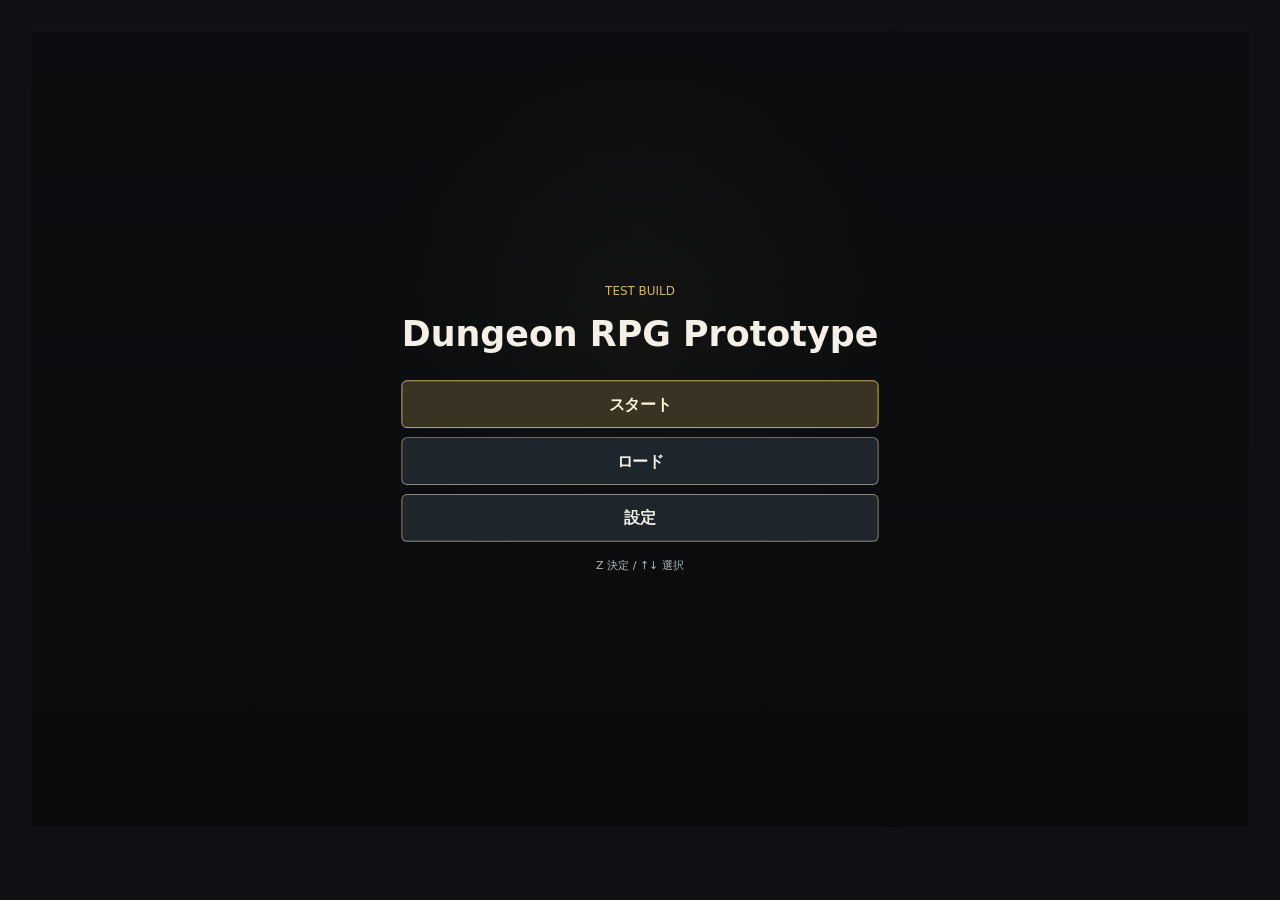
==== commit 1b095e4e: "Update latest dungeon RPG prototype" ====
--- a/index.html
+++ b/index.html
@@ -91,6 +91,7 @@
             <button id="fieldMagicMenu" type="button">魔法</button>
             <button id="inspect" type="button">調べる</button>
             <button id="settingsMenu" type="button">設定</button>
+            <button id="returnTitleMenu" type="button">タイトル</button>
           </div>
         </section>
         <section class="settings-overlay" id="settingsOverlay" aria-label="Settings">
@@ -116,6 +117,11 @@
                 <input id="seVolume" type="range" min="0" max="100" value="50" />
                 <strong id="seVolumeValue">50</strong>
               </label>
+              <label class="settings-row">
+                <span>バトルスピード</span>
+                <input id="battleSpeed" type="range" min="1" max="8" value="4" />
+                <strong id="battleSpeedValue">4</strong>
+              </label>
             </div>
             <div class="settings-help">Z 決定 / X キャンセル / ↑↓ 選択 / ←→ 調整</div>
           </div>
@@ -128,18 +134,21 @@
             <div class="menu-help">Z 決定 / X キャンセル / ↑↓←→ 選択</div>
           </div>
         </section>
+        <section class="title-overlay" id="titleOverlay" aria-label="Title">
+          <div class="title-window">
+            <div class="title-kicker">TEST BUILD</div>
+            <h1>Dungeon RPG Prototype</h1>
+            <div class="title-menu">
+              <button id="titleStart" type="button">スタート</button>
+              <button id="titleLoad" type="button">ロード</button>
+              <button id="titleSettings" type="button">設定</button>
+            </div>
+            <div class="title-help">Z 決定 / ↑↓ 選択</div>
+          </div>
+        </section>
       </main>
     </div>
 
-    <script src="main-01.js"></script>
-    <script src="main-02.js"></script>
-    <script src="main-03.js"></script>
-    <script src="main-04.js"></script>
-    <script src="main-05.js"></script>
-    <script src="main-06.js"></script>
-    <script src="main-07.js"></script>
-    <script src="main-08.js"></script>
-    <script src="main-09.js"></script>
-    <script src="main-10.js"></script>
+    <script src="main.js"></script>
   </body>
-</html>+</html>
--- a/styles.css
+++ b/styles.css
@@ -471,4 +471,64 @@
   color: var(--muted);
   font-size: 12px;
   text-align: right;
-}+}
+
+.title-overlay {
+  position: absolute;
+  inset: 16px;
+  display: grid;
+  place-items: center;
+  z-index: 12;
+  background:
+    linear-gradient(rgba(8, 10, 12, 0.55), rgba(8, 10, 12, 0.88)),
+    radial-gradient(circle at 50% 38%, rgba(215, 180, 106, 0.12), transparent 36%),
+    #101114;
+}
+
+.title-overlay.is-hidden {
+  display: none;
+}
+
+.title-window {
+  width: 520px;
+  display: grid;
+  gap: 18px;
+  text-align: center;
+}
+
+.title-kicker {
+  color: var(--accent);
+  font-size: 13px;
+  letter-spacing: 0;
+}
+
+.title-window h1 {
+  margin: 0 0 10px;
+  color: var(--text);
+  font-size: 38px;
+  font-weight: 700;
+}
+
+.title-menu {
+  display: grid;
+  gap: 10px;
+}
+
+.title-menu button {
+  min-height: 52px;
+  border-color: rgba(228, 215, 183, 0.58);
+  background: rgba(32, 41, 47, 0.94);
+  font-size: 17px;
+  font-weight: 700;
+}
+
+.title-menu button.is-selected {
+  border-color: var(--accent);
+  background: #3a3324;
+  color: #fff5da;
+}
+
+.title-help {
+  color: var(--muted);
+  font-size: 12px;
+}
